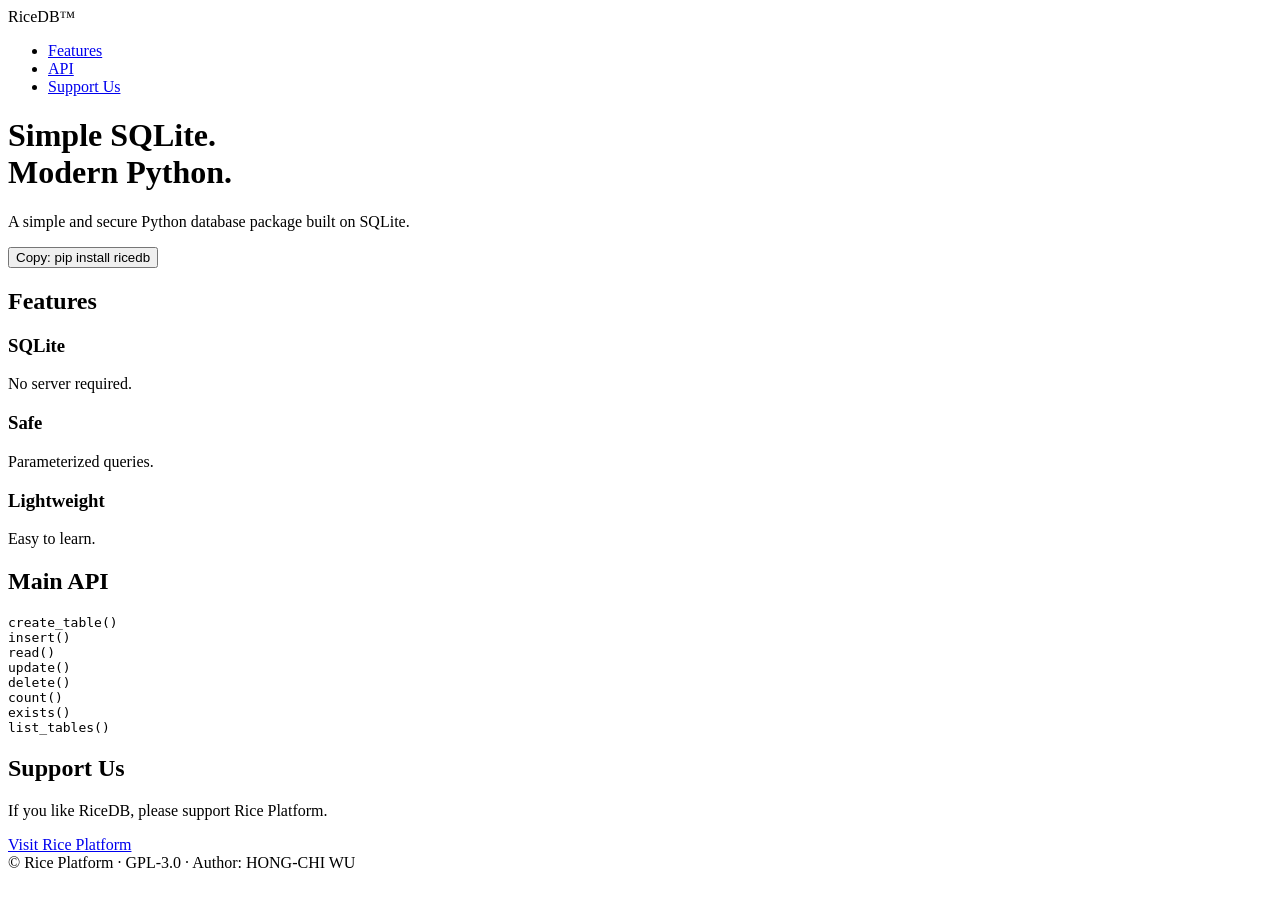
==== index.html @ 87c96156 "Add files via upload" ====
<!DOCTYPE html>
<html lang="en">
<head>
<meta charset="UTF-8">
<meta name="viewport" content="width=device-width,initial-scale=1">
<title>RiceDB | Rice Platform</title>
<link rel="stylesheet" href="css/style.css">
</head>
<body>
<header class="hero">
<nav>
<div class="logo">RiceDB™</div>
<ul>
<li><a href="#features">Features</a></li>
<li><a href="#api">API</a></li>
<li><a href="#support">Support Us</a></li>
</ul>
</nav>
<div class="hero-content">
<h1>Simple SQLite.<br>Modern Python.</h1>
<p>A simple and secure Python database package built on SQLite.</p>
<button id="copyBtn">Copy: pip install ricedb</button>
</div>
</header>

<section id="features" class="section">
<h2>Features</h2>
<div class="cards">
<div class="card"><h3>SQLite</h3><p>No server required.</p></div>
<div class="card"><h3>Safe</h3><p>Parameterized queries.</p></div>
<div class="card"><h3>Lightweight</h3><p>Easy to learn.</p></div>
</div>
</section>

<section id="api" class="section">
<h2>Main API</h2>
<pre>create_table()
insert()
read()
update()
delete()
count()
exists()
list_tables()</pre>
</section>

<section id="support" class="section support">
<h2>Support Us</h2>
<p>If you like RiceDB, please support Rice Platform.</p>
<a class="button" href="https://riceplatform.org">Visit Rice Platform</a>
</section>

<footer>© Rice Platform · GPL-3.0 · Author: HONG-CHI WU</footer>
<script src="js/main.js"></script>
</body>
</html>
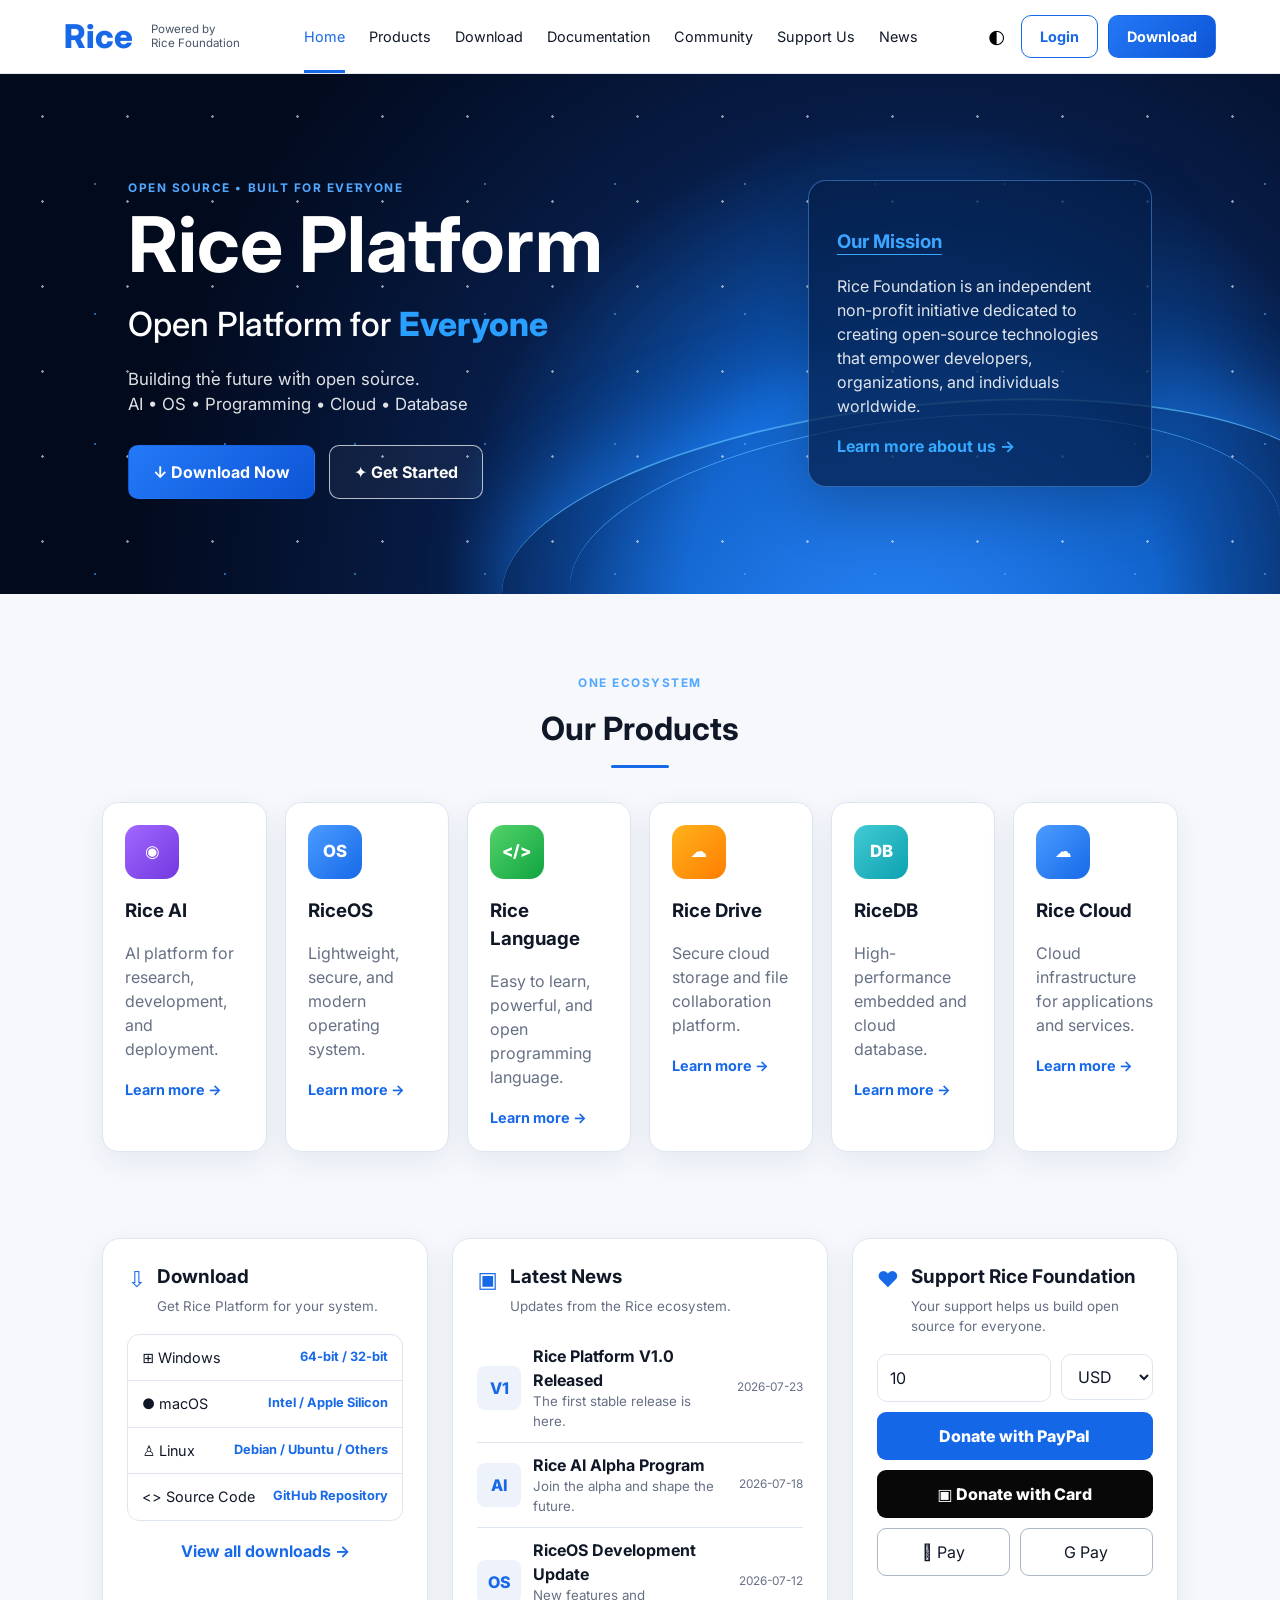
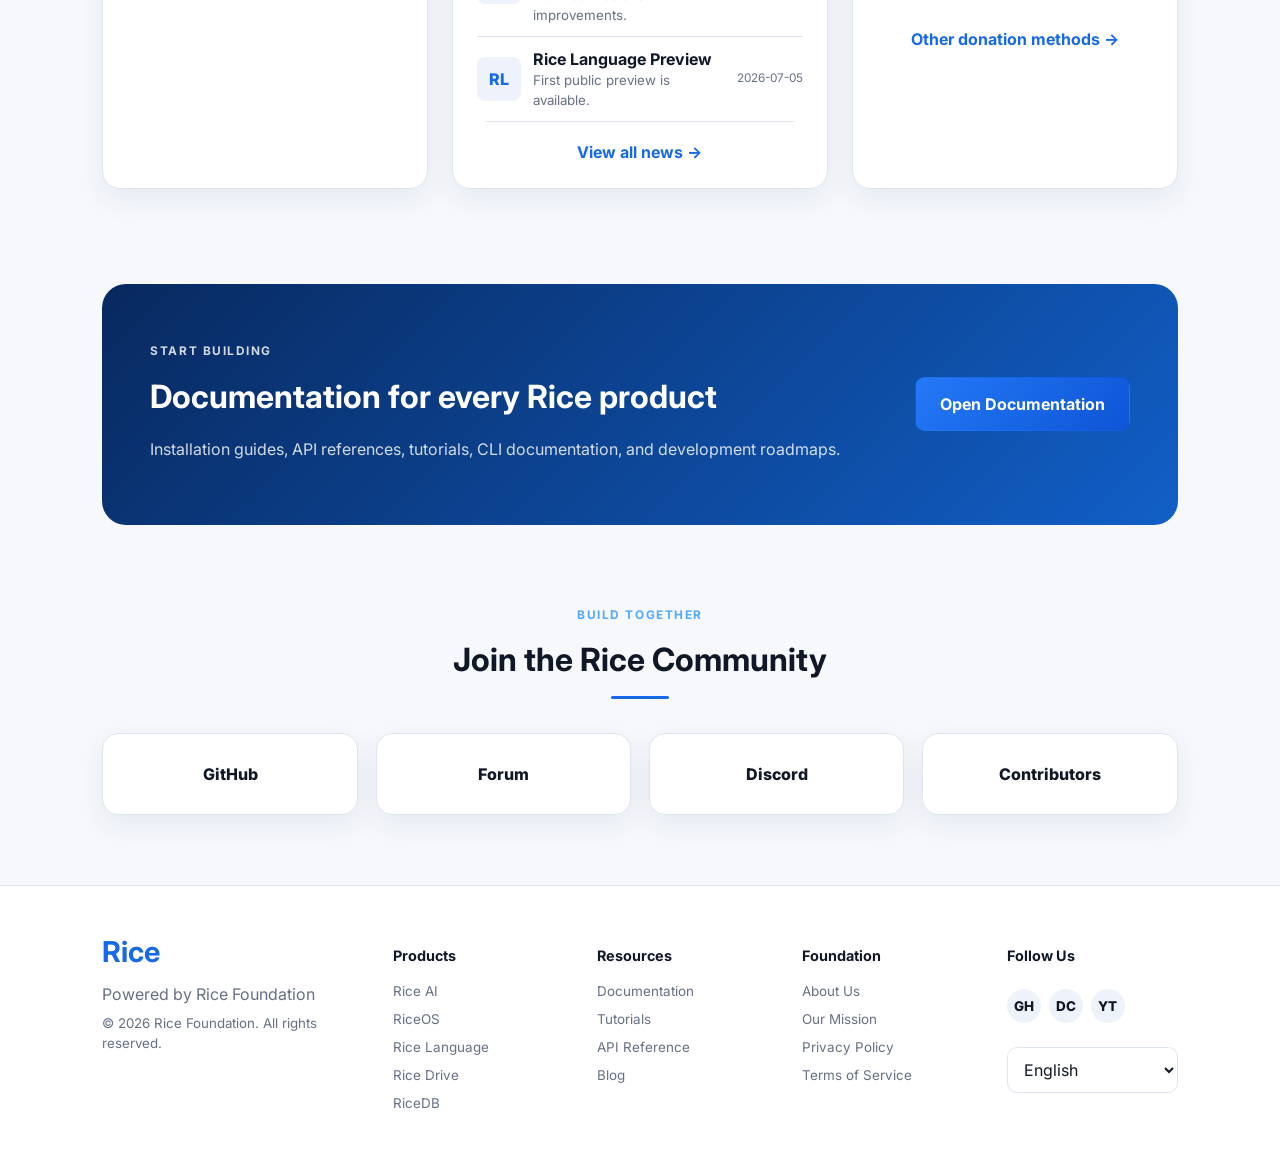
==== commit 25637dc1: "Add files via upload" ====
--- a/index.html
+++ b/index.html
@@ -1,56 +1,286 @@
-<!DOCTYPE html>
+<!doctype html>
 <html lang="en">
 <head>
-<meta charset="UTF-8">
-<meta name="viewport" content="width=device-width,initial-scale=1">
-<title>RiceDB | Rice Platform</title>
-<link rel="stylesheet" href="css/style.css">
+  <meta charset="utf-8" />
+  <meta name="viewport" content="width=device-width, initial-scale=1" />
+  <meta name="description" content="Rice Platform — open-source AI, operating systems, programming languages, cloud, and developer tools." />
+  <meta name="theme-color" content="#0a3b8f" />
+  <title>Rice Platform</title>
+  <link rel="preconnect" href="https://fonts.googleapis.com">
+  <link rel="preconnect" href="https://fonts.gstatic.com" crossorigin>
+  <link href="https://fonts.googleapis.com/css2?family=Inter:wght@400;500;600;700;800&display=swap" rel="stylesheet">
+  <link rel="stylesheet" href="styles.css" />
 </head>
 <body>
-<header class="hero">
-<nav>
-<div class="logo">RiceDB™</div>
-<ul>
-<li><a href="#features">Features</a></li>
-<li><a href="#api">API</a></li>
-<li><a href="#support">Support Us</a></li>
-</ul>
-</nav>
-<div class="hero-content">
-<h1>Simple SQLite.<br>Modern Python.</h1>
-<p>A simple and secure Python database package built on SQLite.</p>
-<button id="copyBtn">Copy: pip install ricedb</button>
-</div>
-</header>
-
-<section id="features" class="section">
-<h2>Features</h2>
-<div class="cards">
-<div class="card"><h3>SQLite</h3><p>No server required.</p></div>
-<div class="card"><h3>Safe</h3><p>Parameterized queries.</p></div>
-<div class="card"><h3>Lightweight</h3><p>Easy to learn.</p></div>
-</div>
-</section>
-
-<section id="api" class="section">
-<h2>Main API</h2>
-<pre>create_table()
-insert()
-read()
-update()
-delete()
-count()
-exists()
-list_tables()</pre>
-</section>
-
-<section id="support" class="section support">
-<h2>Support Us</h2>
-<p>If you like RiceDB, please support Rice Platform.</p>
-<a class="button" href="https://riceplatform.org">Visit Rice Platform</a>
-</section>
-
-<footer>© Rice Platform · GPL-3.0 · Author: HONG-CHI WU</footer>
-<script src="js/main.js"></script>
+  <header class="site-header">
+    <a class="brand" href="#home" aria-label="Rice Platform home">
+      <span class="brand-name">Rice</span>
+      <span class="brand-subtitle">Powered by<br>Rice Foundation</span>
+    </a>
+
+    <button class="menu-toggle" type="button" aria-label="Open navigation" aria-expanded="false">☰</button>
+
+    <nav class="main-nav" aria-label="Primary navigation">
+      <a class="active" href="#home">Home</a>
+      <a href="#products">Products</a>
+      <a href="#download">Download</a>
+      <a href="#docs">Documentation</a>
+      <a href="#community">Community</a>
+      <a href="#support">Support Us</a>
+      <a href="#news">News</a>
+    </nav>
+
+    <div class="header-actions">
+      <button id="themeButton" class="icon-button" type="button" aria-label="Toggle dark mode">◐</button>
+      <a class="button button-outline button-small" href="#login">Login</a>
+      <a class="button button-primary button-small" href="#download">Download</a>
+    </div>
+  </header>
+
+  <main>
+    <section id="home" class="hero">
+      <div class="stars"></div>
+      <div class="earth-glow"></div>
+      <div class="hero-content">
+        <p class="eyebrow">OPEN SOURCE • BUILT FOR EVERYONE</p>
+        <h1>Rice Platform</h1>
+        <h2>Open Platform for <span>Everyone</span></h2>
+        <p class="hero-copy">
+          Building the future with open source.<br>
+          AI • OS • Programming • Cloud • Database
+        </p>
+        <div class="hero-actions">
+          <a class="button button-primary button-large" href="#download">↓ Download Now</a>
+          <a class="button button-ghost button-large" href="#products">✦ Get Started</a>
+        </div>
+      </div>
+
+      <aside class="mission-card">
+        <h3>Our Mission</h3>
+        <p>
+          Rice Foundation is an independent non-profit initiative dedicated to
+          creating open-source technologies that empower developers,
+          organizations, and individuals worldwide.
+        </p>
+        <a href="#about">Learn more about us →</a>
+      </aside>
+    </section>
+
+    <section id="products" class="section">
+      <div class="section-heading">
+        <p class="eyebrow">ONE ECOSYSTEM</p>
+        <h2>Our Products</h2>
+      </div>
+
+      <div class="product-grid">
+        <article class="product-card">
+          <div class="product-icon purple">◉</div>
+          <h3>Rice AI</h3>
+          <p>AI platform for research, development, and deployment.</p>
+          <a href="/ai">Learn more →</a>
+        </article>
+
+        <article class="product-card">
+          <div class="product-icon blue">OS</div>
+          <h3>RiceOS</h3>
+          <p>Lightweight, secure, and modern operating system.</p>
+          <a href="/os">Learn more →</a>
+        </article>
+
+        <article class="product-card">
+          <div class="product-icon green">&lt;/&gt;</div>
+          <h3>Rice Language</h3>
+          <p>Easy to learn, powerful, and open programming language.</p>
+          <a href="/language">Learn more →</a>
+        </article>
+
+        <article class="product-card">
+          <div class="product-icon orange">☁</div>
+          <h3>Rice Drive</h3>
+          <p>Secure cloud storage and file collaboration platform.</p>
+          <a href="/drive">Learn more →</a>
+        </article>
+
+        <article class="product-card">
+          <div class="product-icon cyan">DB</div>
+          <h3>RiceDB</h3>
+          <p>High-performance embedded and cloud database.</p>
+          <a href="/db">Learn more →</a>
+        </article>
+
+        <article class="product-card">
+          <div class="product-icon blue">☁</div>
+          <h3>Rice Cloud</h3>
+          <p>Cloud infrastructure for applications and services.</p>
+          <a href="/cloud">Learn more →</a>
+        </article>
+      </div>
+    </section>
+
+    <section class="section lower-grid">
+      <article id="download" class="panel">
+        <div class="panel-title">
+          <span>⇩</span>
+          <div>
+            <h2>Download</h2>
+            <p>Get Rice Platform for your system.</p>
+          </div>
+        </div>
+
+        <div class="download-list">
+          <a href="#"><span>⊞ Windows</span><strong>64-bit / 32-bit</strong></a>
+          <a href="#"><span>● macOS</span><strong>Intel / Apple Silicon</strong></a>
+          <a href="#"><span>♙ Linux</span><strong>Debian / Ubuntu / Others</strong></a>
+          <a href="#"><span>&lt;&gt; Source Code</span><strong>GitHub Repository</strong></a>
+        </div>
+
+        <a class="panel-link" href="/download">View all downloads →</a>
+      </article>
+
+      <article id="news" class="panel">
+        <div class="panel-title">
+          <span>▣</span>
+          <div>
+            <h2>Latest News</h2>
+            <p>Updates from the Rice ecosystem.</p>
+          </div>
+        </div>
+
+        <div class="news-list">
+          <a href="#">
+            <span class="news-thumb">V1</span>
+            <span><strong>Rice Platform V1.0 Released</strong><small>The first stable release is here.</small></span>
+            <time>2026-07-23</time>
+          </a>
+          <a href="#">
+            <span class="news-thumb">AI</span>
+            <span><strong>Rice AI Alpha Program</strong><small>Join the alpha and shape the future.</small></span>
+            <time>2026-07-18</time>
+          </a>
+          <a href="#">
+            <span class="news-thumb">OS</span>
+            <span><strong>RiceOS Development Update</strong><small>New features and improvements.</small></span>
+            <time>2026-07-12</time>
+          </a>
+          <a href="#">
+            <span class="news-thumb">RL</span>
+            <span><strong>Rice Language Preview</strong><small>First public preview is available.</small></span>
+            <time>2026-07-05</time>
+          </a>
+        </div>
+
+        <a class="panel-link" href="/news">View all news →</a>
+      </article>
+
+      <article id="support" class="panel support-panel">
+        <div class="panel-title">
+          <span>♥</span>
+          <div>
+            <h2>Support Rice Foundation</h2>
+            <p>Your support helps us build open source for everyone.</p>
+          </div>
+        </div>
+
+        <form id="donationForm" class="donation-form">
+          <div class="donation-row">
+            <label>
+              <span class="sr-only">Amount</span>
+              <input id="amount" type="number" min="1" step="1" value="10" />
+            </label>
+            <label>
+              <span class="sr-only">Currency</span>
+              <select id="currency">
+                <option>USD</option>
+                <option>TWD</option>
+                <option>EUR</option>
+                <option>JPY</option>
+              </select>
+            </label>
+          </div>
+
+          <button class="donate paypal" type="submit">Donate with PayPal</button>
+          <button class="donate card" type="button">▣ Donate with Card</button>
+
+          <div class="wallet-row">
+            <button type="button"> Pay</button>
+            <button type="button">G Pay</button>
+          </div>
+        </form>
+
+        <p id="donationMessage" class="donation-message" aria-live="polite"></p>
+        <a class="panel-link" href="/support">Other donation methods →</a>
+      </article>
+    </section>
+
+    <section id="docs" class="section cta-section">
+      <div>
+        <p class="eyebrow">START BUILDING</p>
+        <h2>Documentation for every Rice product</h2>
+        <p>Installation guides, API references, tutorials, CLI documentation, and development roadmaps.</p>
+      </div>
+      <a class="button button-primary button-large" href="/docs">Open Documentation</a>
+    </section>
+
+    <section id="community" class="section community-section">
+      <div class="section-heading">
+        <p class="eyebrow">BUILD TOGETHER</p>
+        <h2>Join the Rice Community</h2>
+      </div>
+      <div class="community-grid">
+        <a href="#">GitHub</a>
+        <a href="#">Forum</a>
+        <a href="#">Discord</a>
+        <a href="#">Contributors</a>
+      </div>
+    </section>
+  </main>
+
+  <footer class="site-footer">
+    <div class="footer-brand">
+      <strong>Rice</strong>
+      <span>Powered by Rice Foundation</span>
+      <small>© 2026 Rice Foundation. All rights reserved.</small>
+    </div>
+
+    <div class="footer-column">
+      <h3>Products</h3>
+      <a href="/ai">Rice AI</a>
+      <a href="/os">RiceOS</a>
+      <a href="/language">Rice Language</a>
+      <a href="/drive">Rice Drive</a>
+      <a href="/db">RiceDB</a>
+    </div>
+
+    <div class="footer-column">
+      <h3>Resources</h3>
+      <a href="/docs">Documentation</a>
+      <a href="#">Tutorials</a>
+      <a href="#">API Reference</a>
+      <a href="/news">Blog</a>
+    </div>
+
+    <div class="footer-column">
+      <h3>Foundation</h3>
+      <a href="/about">About Us</a>
+      <a href="#">Our Mission</a>
+      <a href="#">Privacy Policy</a>
+      <a href="#">Terms of Service</a>
+    </div>
+
+    <div class="footer-column">
+      <h3>Follow Us</h3>
+      <div class="socials">
+        <a href="#" aria-label="GitHub">GH</a>
+        <a href="#" aria-label="Discord">DC</a>
+        <a href="#" aria-label="YouTube">YT</a>
+      </div>
+      <select aria-label="Language">
+        <option>English</option>
+        <option>繁體中文</option>
+      </select>
+    </div>
+  </footer>
+
+  <script src="script.js"></script>
 </body>
 </html>
--- a/styles.css
+++ b/styles.css
@@ -0,0 +1,309 @@
+:root {
+  --bg: #f6f8fc;
+  --surface: #ffffff;
+  --surface-2: #eef3fb;
+  --text: #101828;
+  --muted: #667085;
+  --border: #dfe5ef;
+  --primary: #1769e8;
+  --primary-dark: #0d4eb7;
+  --navy: #041b45;
+  --shadow: 0 10px 30px rgba(21, 49, 91, 0.08);
+}
+
+* { box-sizing: border-box; }
+html { scroll-behavior: smooth; }
+body {
+  margin: 0;
+  font-family: Inter, system-ui, -apple-system, BlinkMacSystemFont, "Segoe UI", sans-serif;
+  color: var(--text);
+  background: var(--bg);
+  line-height: 1.5;
+}
+a { color: inherit; text-decoration: none; }
+button, input, select { font: inherit; }
+
+.site-header {
+  position: sticky;
+  top: 0;
+  z-index: 50;
+  min-height: 72px;
+  padding: 0 5vw;
+  display: grid;
+  grid-template-columns: auto 1fr auto;
+  align-items: center;
+  gap: 28px;
+  background: rgba(255,255,255,.94);
+  backdrop-filter: blur(18px);
+  border-bottom: 1px solid rgba(223,229,239,.8);
+}
+
+.brand { display: flex; align-items: center; gap: 18px; }
+.brand-name { font-size: 2.05rem; font-weight: 800; color: var(--primary); }
+.brand-subtitle { font-size: .72rem; color: #475467; line-height: 1.25; }
+
+.main-nav { display: flex; justify-content: center; gap: 24px; font-size: .9rem; }
+.main-nav a { padding: 26px 0 22px; border-bottom: 3px solid transparent; }
+.main-nav a:hover, .main-nav a.active { color: var(--primary); border-bottom-color: var(--primary); }
+
+.header-actions { display: flex; align-items: center; gap: 10px; }
+.icon-button, .menu-toggle {
+  border: 0; background: transparent; cursor: pointer; font-size: 1.2rem;
+}
+.menu-toggle { display: none; }
+
+.button {
+  display: inline-flex;
+  justify-content: center;
+  align-items: center;
+  gap: 8px;
+  border-radius: 10px;
+  font-weight: 700;
+  border: 1px solid transparent;
+  transition: transform .2s ease, box-shadow .2s ease, background .2s ease;
+}
+.button:hover { transform: translateY(-2px); box-shadow: var(--shadow); }
+.button-small { padding: 10px 18px; font-size: .9rem; }
+.button-large { padding: 14px 24px; }
+.button-primary { background: linear-gradient(135deg, #2479f6, #0d55d6); color: #fff; }
+.button-outline { border-color: var(--primary); color: var(--primary); background: transparent; }
+.button-ghost { border-color: rgba(255,255,255,.7); color: #fff; background: rgba(255,255,255,.05); }
+
+.hero {
+  min-height: 520px;
+  position: relative;
+  overflow: hidden;
+  display: grid;
+  grid-template-columns: minmax(0, 1.35fr) minmax(300px, .75fr);
+  align-items: center;
+  gap: 60px;
+  padding: 78px 10vw;
+  color: #fff;
+  background:
+    radial-gradient(circle at 70% 115%, rgba(44,137,255,.9), transparent 31%),
+    radial-gradient(circle at 72% 100%, #0e5ec4 0 22%, #071c46 45%, #020a1d 75%);
+}
+.stars {
+  position: absolute; inset: 0; opacity: .6; pointer-events: none;
+  background-image:
+    radial-gradient(circle, rgba(255,255,255,.95) 0 1px, transparent 1.5px),
+    radial-gradient(circle, rgba(79,173,255,.9) 0 1px, transparent 1.5px);
+  background-size: 85px 85px, 130px 130px;
+  background-position: 0 0, 30px 45px;
+}
+.earth-glow {
+  position: absolute;
+  width: 850px; height: 300px;
+  right: -70px; bottom: -110px;
+  border-radius: 50%;
+  border-top: 2px solid rgba(87,187,255,.75);
+  box-shadow: 0 -25px 80px rgba(32,132,255,.45);
+  transform: rotate(-6deg);
+}
+.earth-glow::before,
+.earth-glow::after {
+  content: "";
+  position: absolute;
+  inset: 12px 8%;
+  border-radius: 50%;
+  border-top: 1px solid rgba(81,176,255,.55);
+}
+.hero-content, .mission-card { position: relative; z-index: 2; }
+.eyebrow { letter-spacing: .13em; font-weight: 700; font-size: .74rem; color: #52a8ff; }
+.hero h1 { margin: 8px 0 4px; font-size: clamp(3.2rem, 6vw, 5.6rem); line-height: .95; }
+.hero h2 { margin: 18px 0 12px; font-size: clamp(1.5rem, 2.6vw, 2.3rem); font-weight: 500; }
+.hero h2 span { color: #29a0ff; font-weight: 800; }
+.hero-copy { color: rgba(255,255,255,.88); font-size: 1.05rem; }
+.hero-actions { display: flex; gap: 14px; margin-top: 28px; flex-wrap: wrap; }
+
+.mission-card {
+  align-self: center;
+  padding: 28px;
+  border: 1px solid rgba(98,170,255,.45);
+  border-radius: 18px;
+  background: rgba(5, 30, 74, .74);
+  box-shadow: 0 20px 60px rgba(0,0,0,.22);
+}
+.mission-card h3 { color: #3ca5ff; text-decoration: underline; text-underline-offset: 6px; }
+.mission-card p { color: rgba(255,255,255,.88); }
+.mission-card a { color: #35a9ff; font-weight: 700; }
+
+.section { padding: 70px 8vw; }
+.section-heading { text-align: center; margin-bottom: 34px; }
+.section-heading h2 { margin: 0; font-size: 2rem; }
+.section-heading h2::after {
+  content: ""; display: block; width: 58px; height: 3px;
+  background: var(--primary); margin: 12px auto 0; border-radius: 100px;
+}
+
+.product-grid {
+  display: grid;
+  grid-template-columns: repeat(6, minmax(0, 1fr));
+  gap: 18px;
+}
+.product-card {
+  min-height: 260px;
+  padding: 22px;
+  background: var(--surface);
+  border: 1px solid var(--border);
+  border-radius: 16px;
+  box-shadow: var(--shadow);
+  transition: transform .2s ease, border-color .2s ease;
+}
+.product-card:hover { transform: translateY(-6px); border-color: #9ec4ff; }
+.product-icon {
+  width: 54px; height: 54px; display: grid; place-items: center;
+  border-radius: 14px; color: #fff; font-weight: 800; font-size: 1.05rem;
+}
+.purple { background: linear-gradient(135deg, #a268ff, #7338df); }
+.blue { background: linear-gradient(135deg, #4b9cff, #1769e8); }
+.green { background: linear-gradient(135deg, #54d36a, #10a441); }
+.orange { background: linear-gradient(135deg, #ffb31d, #ff7d00); }
+.cyan { background: linear-gradient(135deg, #42cbd4, #0ca1b0); }
+.product-card h3 { margin: 18px 0 8px; }
+.product-card p { color: var(--muted); min-height: 86px; }
+.product-card a { color: var(--primary); font-weight: 700; font-size: .9rem; }
+
+.lower-grid {
+  display: grid;
+  grid-template-columns: 1fr 1.15fr 1fr;
+  gap: 24px;
+  padding-top: 16px;
+}
+.panel {
+  padding: 24px;
+  background: var(--surface);
+  border: 1px solid var(--border);
+  border-radius: 18px;
+  box-shadow: var(--shadow);
+}
+.panel-title { display: flex; gap: 12px; align-items: flex-start; }
+.panel-title > span { color: var(--primary); font-size: 1.35rem; }
+.panel-title h2 { margin: 0; font-size: 1.18rem; }
+.panel-title p { margin: 4px 0 0; color: var(--muted); font-size: .84rem; }
+
+.download-list, .news-list { margin-top: 18px; border: 1px solid var(--border); border-radius: 12px; overflow: hidden; }
+.download-list a {
+  display: flex; justify-content: space-between; gap: 12px;
+  padding: 12px 14px; border-bottom: 1px solid var(--border); font-size: .9rem;
+}
+.download-list a:last-child { border-bottom: 0; }
+.download-list strong { color: var(--primary); font-size: .8rem; }
+.panel-link { display: block; margin-top: 18px; text-align: center; color: var(--primary); font-weight: 700; }
+
+.news-list { border: 0; }
+.news-list a {
+  display: grid; grid-template-columns: 44px 1fr auto; gap: 12px;
+  align-items: center; padding: 10px 0; border-bottom: 1px solid var(--border);
+}
+.news-thumb { width: 44px; height: 44px; display: grid; place-items: center; border-radius: 8px; background: var(--surface-2); color: var(--primary); font-weight: 800; }
+.news-list strong, .news-list small { display: block; }
+.news-list small { color: var(--muted); }
+.news-list time { color: var(--muted); font-size: .74rem; }
+
+.donation-form { margin-top: 18px; }
+.donation-row { display: grid; grid-template-columns: 1fr 92px; gap: 10px; }
+.donation-row input, .donation-row select, .footer-column select {
+  width: 100%; padding: 11px 12px; border: 1px solid var(--border);
+  border-radius: 10px; background: var(--surface); color: var(--text);
+}
+.donate { width: 100%; padding: 12px; border: 0; border-radius: 9px; margin-top: 10px; font-weight: 800; cursor: pointer; }
+.paypal { background: #1468e8; color: #fff; }
+.card { background: #080808; color: #fff; }
+.wallet-row { display: grid; grid-template-columns: 1fr 1fr; gap: 10px; margin-top: 10px; }
+.wallet-row button { padding: 11px; border-radius: 9px; border: 1px solid #aeb7c5; background: var(--surface); color: var(--text); }
+.donation-message { min-height: 20px; text-align: center; color: #0b8d45; font-size: .85rem; }
+
+.cta-section {
+  margin: 25px 8vw 0;
+  padding: 48px;
+  border-radius: 24px;
+  background: linear-gradient(135deg, #08295f, #115fc7);
+  color: #fff;
+  display: flex; justify-content: space-between; align-items: center; gap: 30px;
+}
+.cta-section h2 { margin: 6px 0; font-size: 2rem; }
+.cta-section p { max-width: 700px; color: rgba(255,255,255,.82); }
+
+.community-grid {
+  display: grid; grid-template-columns: repeat(4, 1fr); gap: 18px;
+}
+.community-grid a {
+  padding: 28px; border-radius: 16px; background: var(--surface);
+  border: 1px solid var(--border); text-align: center; font-weight: 800;
+  box-shadow: var(--shadow);
+}
+
+.site-footer {
+  padding: 44px 8vw;
+  display: grid;
+  grid-template-columns: 1.5fr repeat(4, 1fr);
+  gap: 34px;
+  border-top: 1px solid var(--border);
+  background: var(--surface);
+}
+.footer-brand strong { display: block; font-size: 1.8rem; color: var(--primary); }
+.footer-brand span, .footer-brand small { display: block; color: var(--muted); margin-top: 8px; }
+.footer-column h3 { font-size: .9rem; }
+.footer-column a { display: block; color: var(--muted); margin: 8px 0; font-size: .84rem; }
+.socials { display: flex; gap: 8px; margin-bottom: 16px; }
+.socials a { width: 34px; height: 34px; display: grid; place-items: center; border-radius: 50%; background: var(--surface-2); color: var(--text); font-weight: 800; }
+
+.sr-only {
+  position: absolute;
+  width: 1px; height: 1px;
+  padding: 0; margin: -1px;
+  overflow: hidden; clip: rect(0,0,0,0);
+  white-space: nowrap; border: 0;
+}
+
+body.dark {
+  --bg: #07111f;
+  --surface: #0d1a2c;
+  --surface-2: #13243a;
+  --text: #edf4ff;
+  --muted: #a5b4ca;
+  --border: #233751;
+  --shadow: 0 14px 40px rgba(0,0,0,.28);
+}
+body.dark .site-header { background: rgba(7,17,31,.92); }
+body.dark .brand-subtitle { color: #a5b4ca; }
+
+@media (max-width: 1180px) {
+  .main-nav { gap: 14px; font-size: .82rem; }
+  .product-grid { grid-template-columns: repeat(3, 1fr); }
+  .lower-grid { grid-template-columns: 1fr 1fr; }
+  .support-panel { grid-column: 1 / -1; }
+}
+
+@media (max-width: 900px) {
+  .site-header { grid-template-columns: 1fr auto; }
+  .menu-toggle { display: block; }
+  .main-nav {
+    display: none;
+    position: absolute;
+    top: 72px; left: 0; right: 0;
+    padding: 18px 5vw;
+    background: var(--surface);
+    border-bottom: 1px solid var(--border);
+    flex-direction: column;
+  }
+  .main-nav.open { display: flex; }
+  .main-nav a { padding: 10px 0; border: 0; }
+  .header-actions { display: none; }
+  .hero { grid-template-columns: 1fr; padding: 70px 7vw; }
+  .mission-card { max-width: 620px; }
+  .site-footer { grid-template-columns: 1fr 1fr 1fr; }
+}
+
+@media (max-width: 640px) {
+  .brand-subtitle { display: none; }
+  .hero { min-height: auto; padding-top: 62px; }
+  .hero h1 { font-size: 3.2rem; }
+  .product-grid, .lower-grid, .community-grid { grid-template-columns: 1fr; }
+  .support-panel { grid-column: auto; }
+  .section { padding: 54px 5vw; }
+  .cta-section { margin: 10px 5vw 0; padding: 34px 24px; flex-direction: column; align-items: flex-start; }
+  .site-footer { grid-template-columns: 1fr 1fr; padding: 40px 5vw; }
+  .footer-brand { grid-column: 1 / -1; }
+}
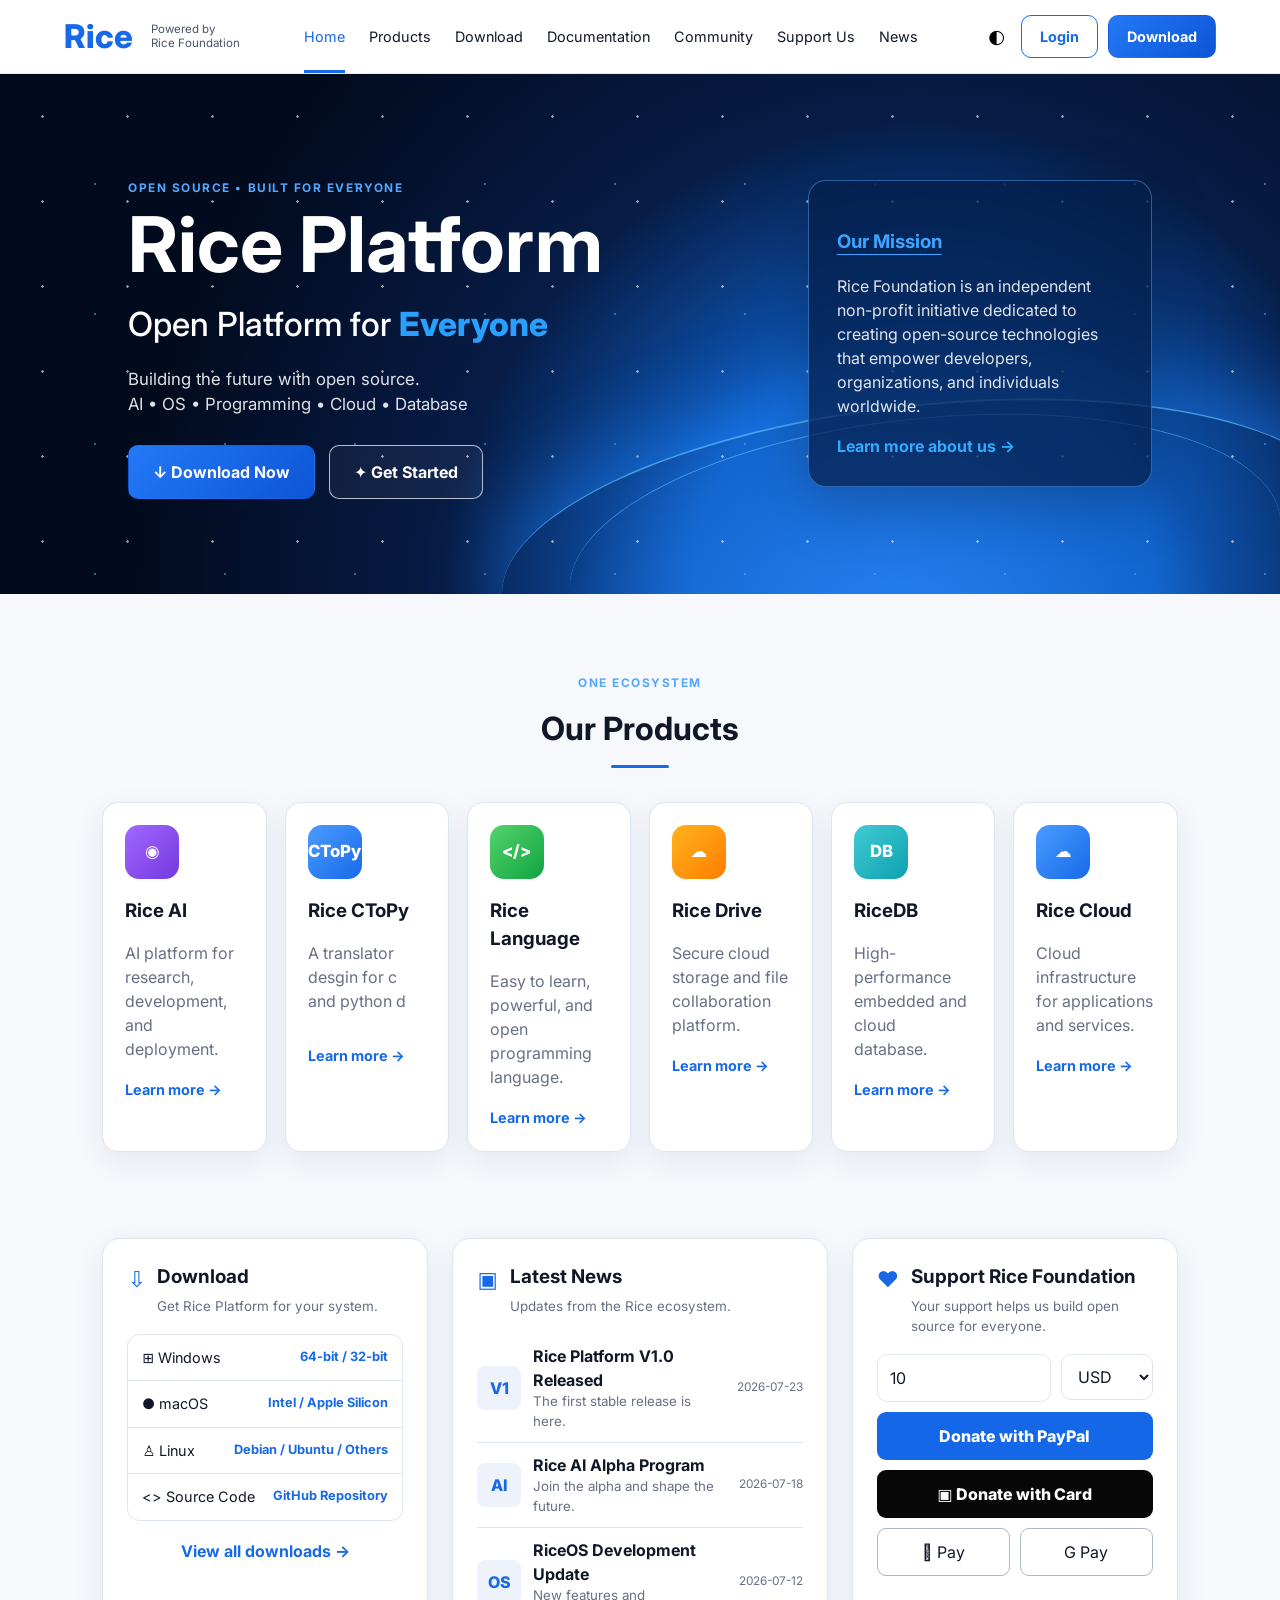
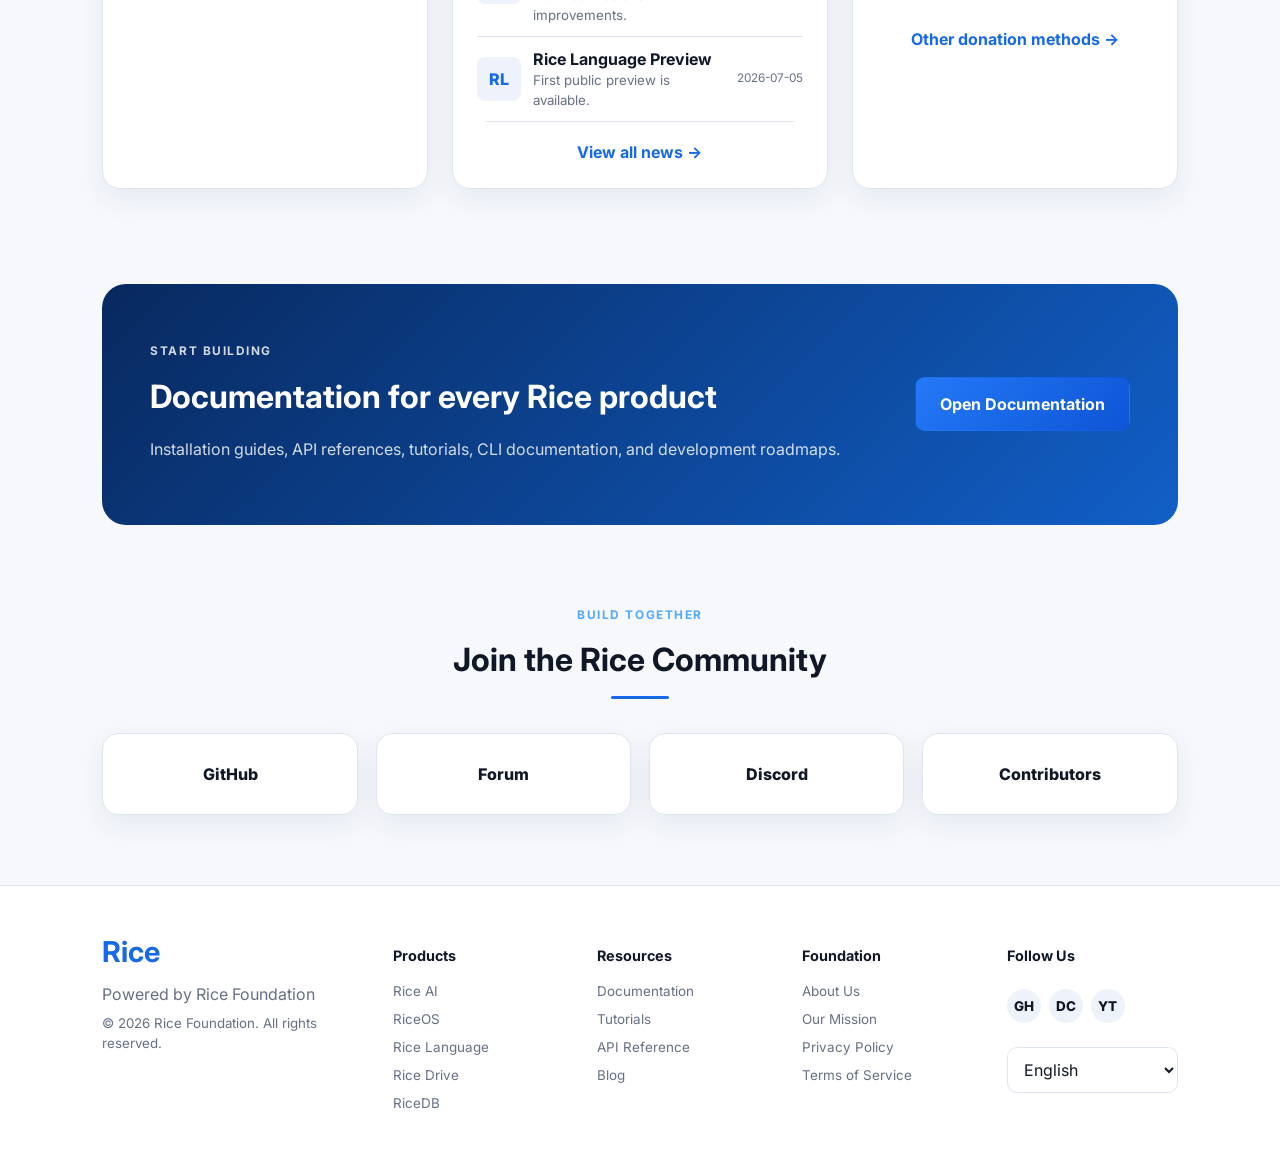
==== commit 9cf634b9: "Update product card for CToPy Replaced RiceOS product details with CToPy information." ====
--- a/index.html
+++ b/index.html
@@ -81,10 +81,10 @@
         </article>
 
         <article class="product-card">
-          <div class="product-icon blue">OS</div>
-          <h3>RiceOS</h3>
-          <p>Lightweight, secure, and modern operating system.</p>
-          <a href="/os">Learn more →</a>
+          <div class="product-icon blue">CToPy</div>
+          <h3>Rice CToPy</h3>
+          <p>A translator desgin for c and python d</p>
+          <a href="/ctopy">Learn more →</a>
         </article>
 
         <article class="product-card">
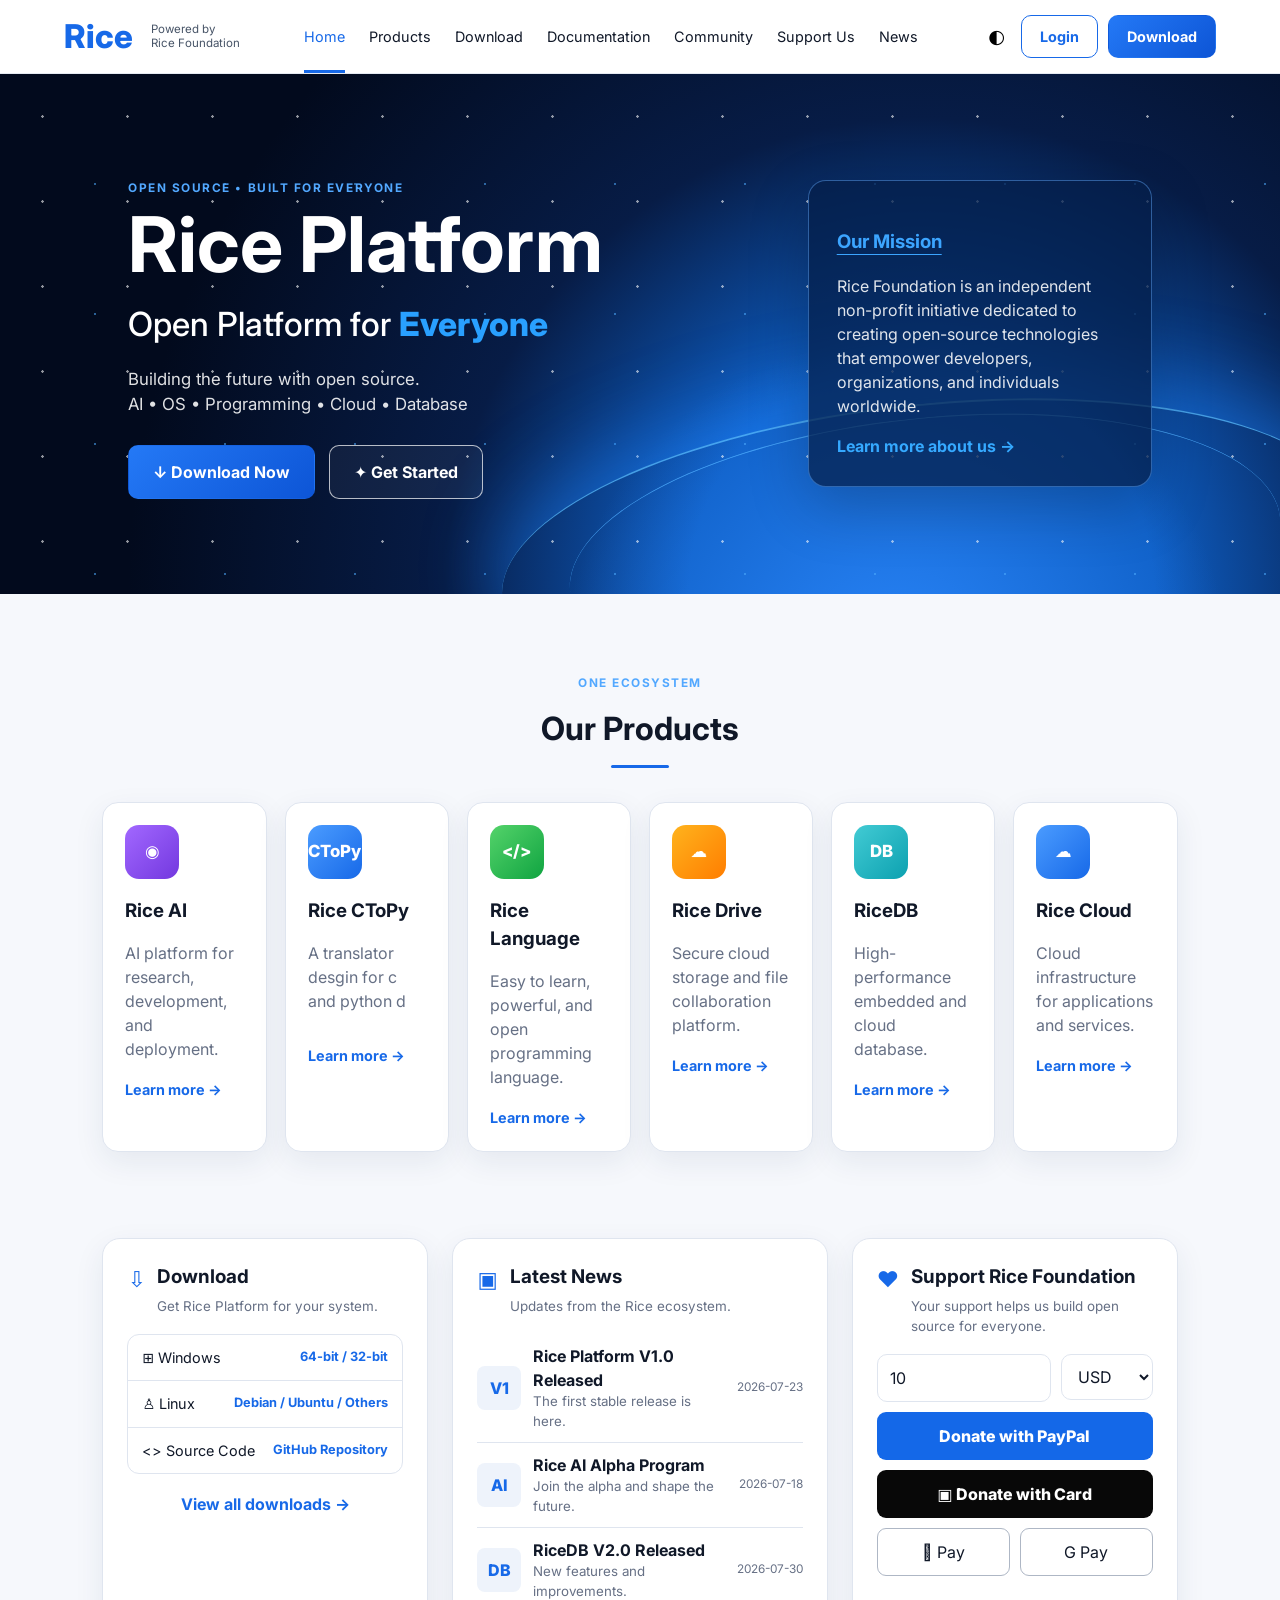
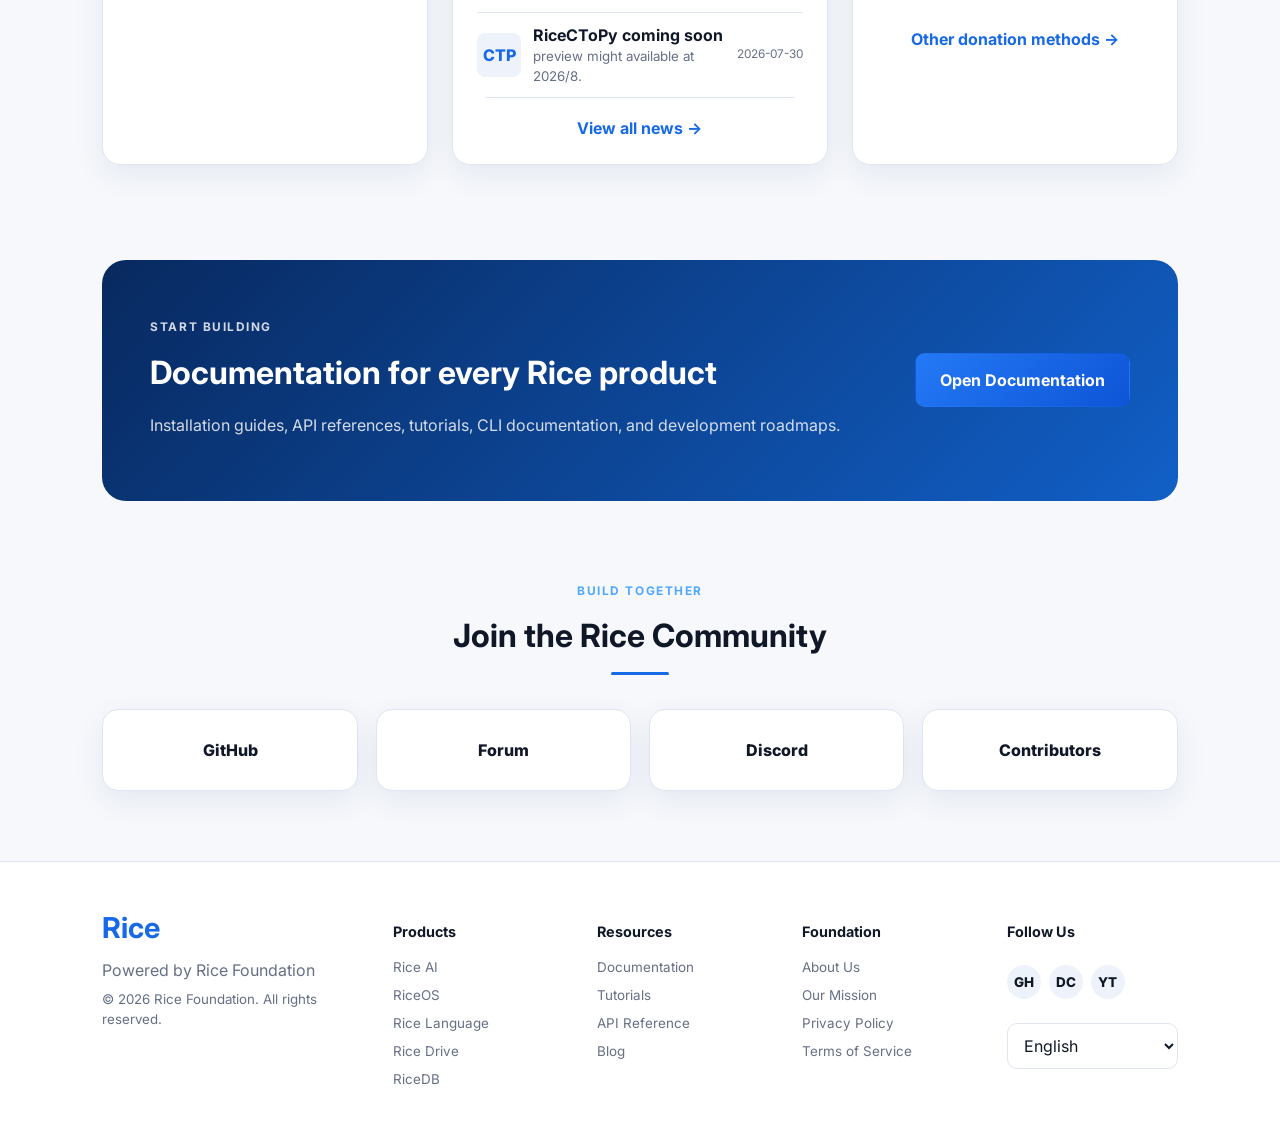
==== commit d2d5567c: "Update download links and news items in index.html" ====
--- a/index.html
+++ b/index.html
@@ -128,10 +128,9 @@
         </div>
 
         <div class="download-list">
-          <a href="#"><span>⊞ Windows</span><strong>64-bit / 32-bit</strong></a>
-          <a href="#"><span>● macOS</span><strong>Intel / Apple Silicon</strong></a>
-          <a href="#"><span>♙ Linux</span><strong>Debian / Ubuntu / Others</strong></a>
-          <a href="#"><span>&lt;&gt; Source Code</span><strong>GitHub Repository</strong></a>
+          <a href="/download"><span>⊞ Windows</span><strong>64-bit / 32-bit</strong></a>
+          <a href="/download"><span>♙ Linux</span><strong>Debian / Ubuntu / Others</strong></a>
+          <a href="/download"><span>&lt;&gt; Source Code</span><strong>GitHub Repository</strong></a>
         </div>
 
         <a class="panel-link" href="/download">View all downloads →</a>
@@ -158,14 +157,14 @@
             <time>2026-07-18</time>
           </a>
           <a href="#">
-            <span class="news-thumb">OS</span>
-            <span><strong>RiceOS Development Update</strong><small>New features and improvements.</small></span>
-            <time>2026-07-12</time>
-          </a>
-          <a href="#">
-            <span class="news-thumb">RL</span>
-            <span><strong>Rice Language Preview</strong><small>First public preview is available.</small></span>
-            <time>2026-07-05</time>
+            <span class="news-thumb">DB</span>
+            <span><strong>RiceDB V2.0 Released</strong><small>New features and improvements.</small></span>
+            <time>2026-07-30</time>
+          </a>
+          <a href="#">
+            <span class="news-thumb">CTP</span>
+            <span><strong>RiceCToPy coming soon</strong><small>preview might available at 2026/8.</small></span>
+            <time>2026-07-30</time>
           </a>
         </div>
 
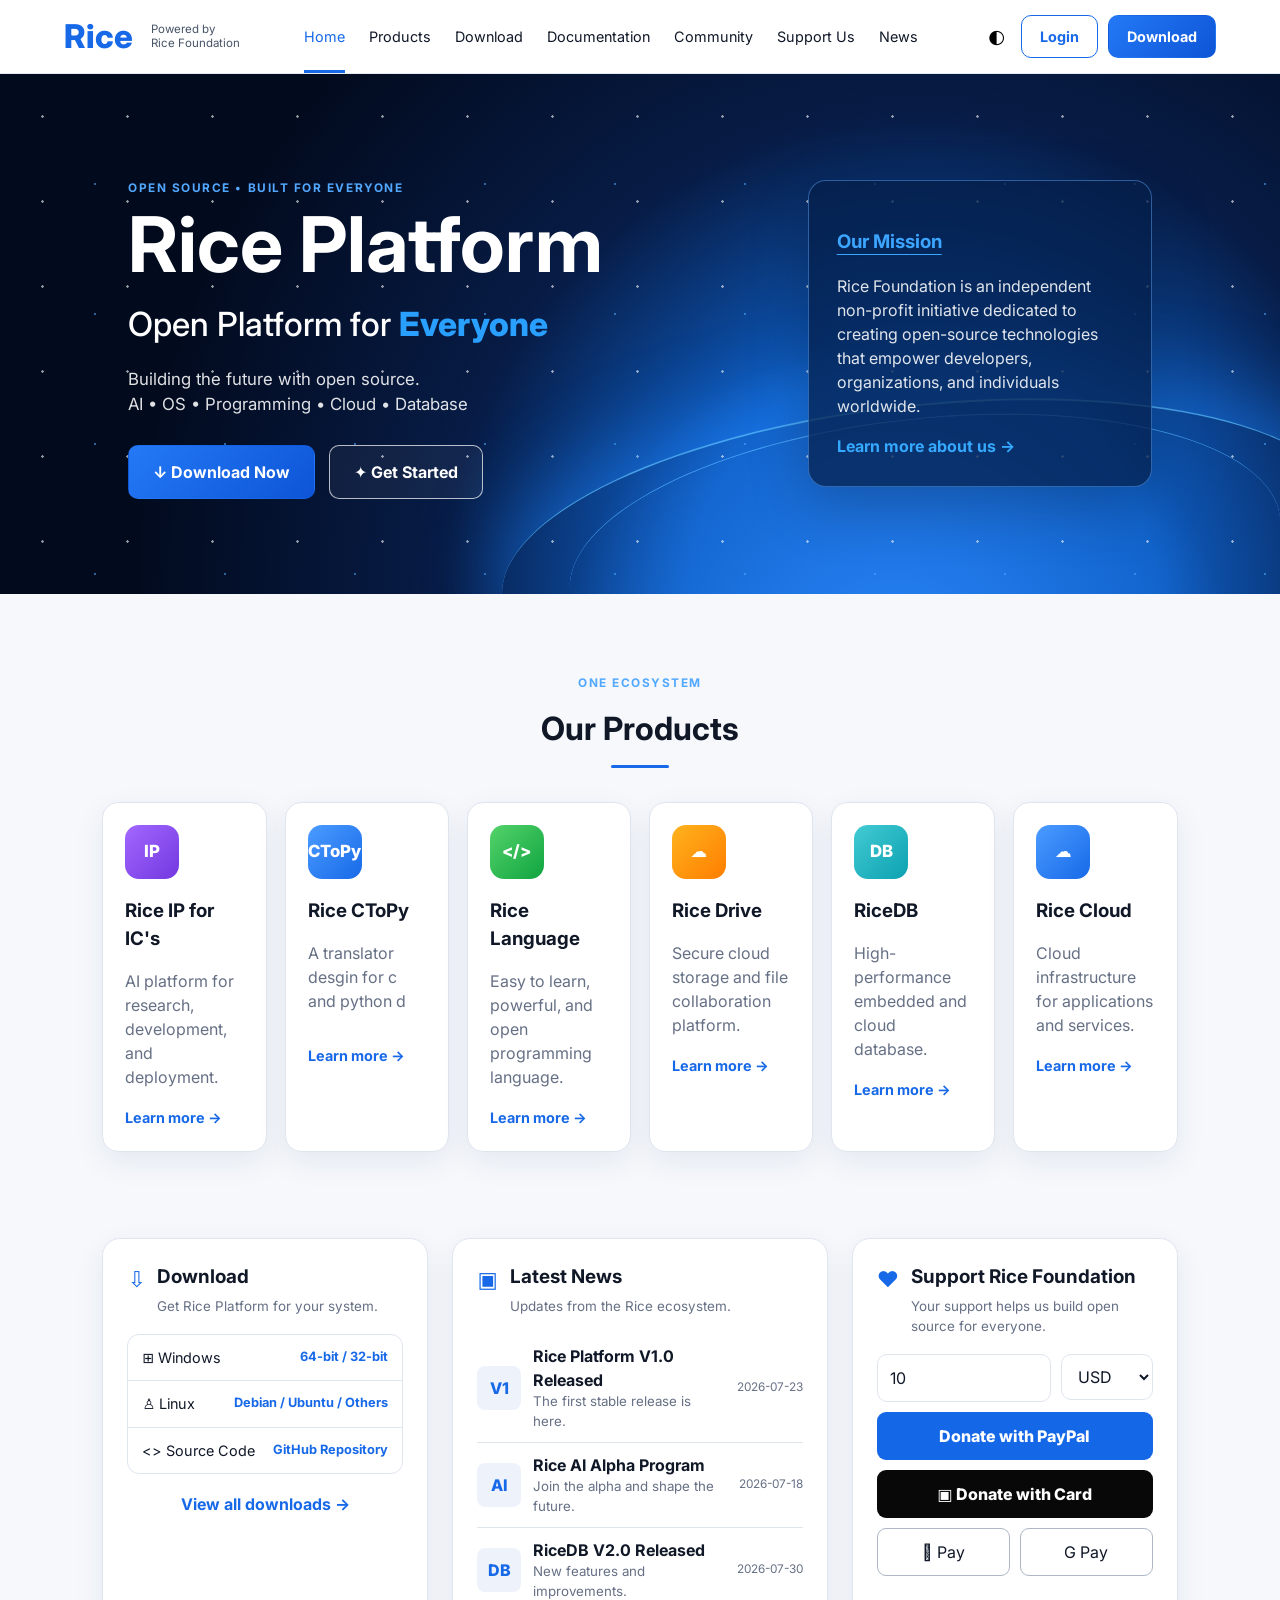
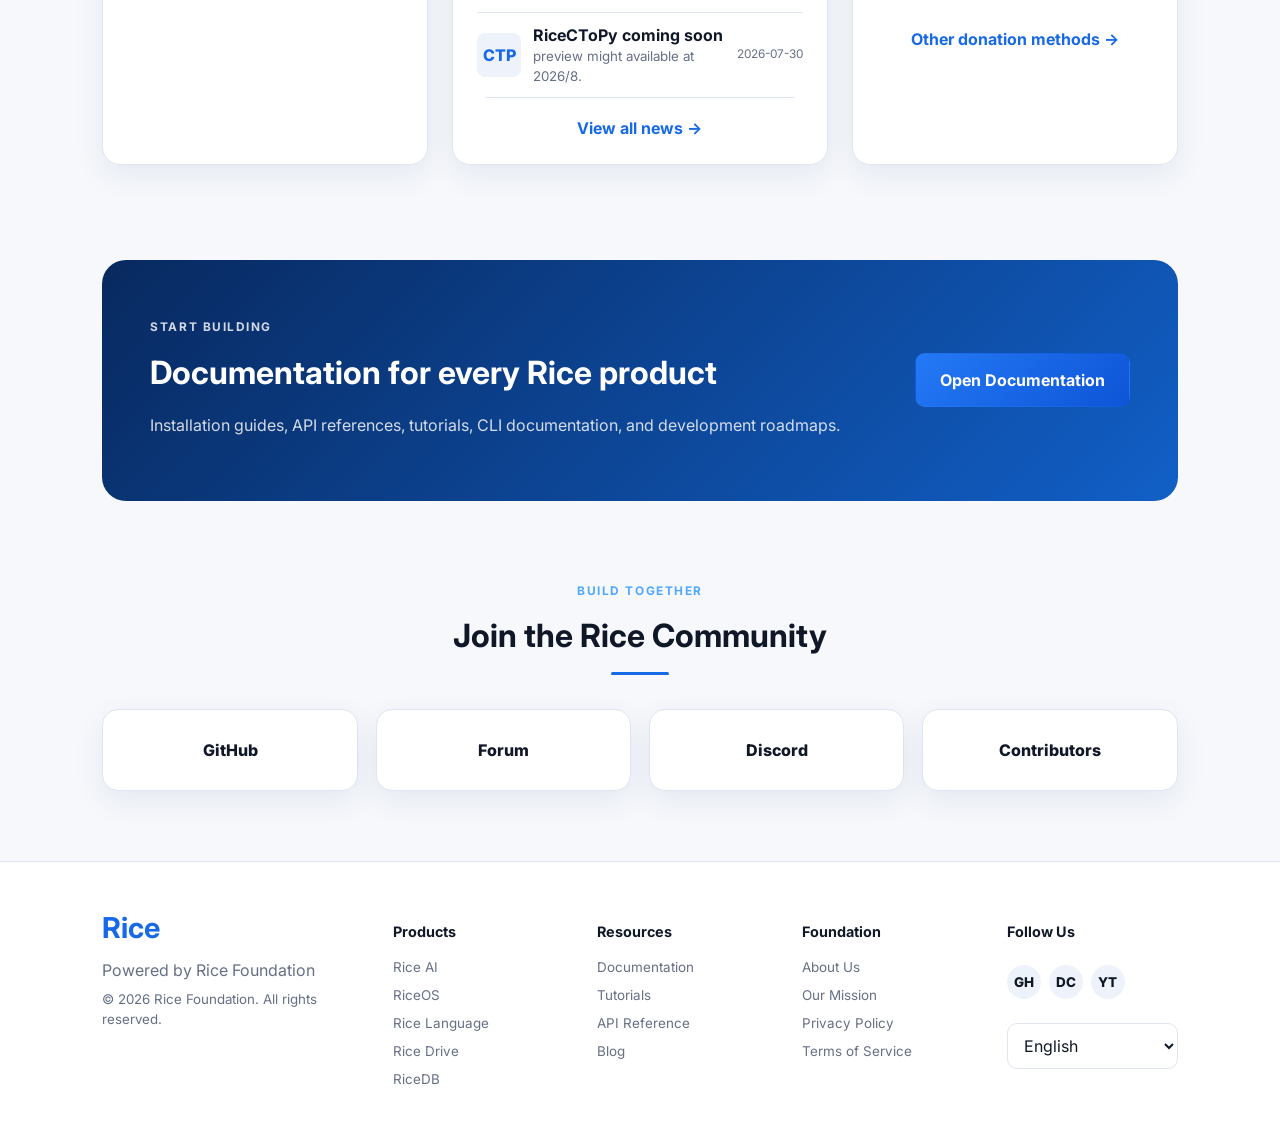
==== commit 664c96c3: "Update product card title and icon" ====
--- a/index.html
+++ b/index.html
@@ -74,8 +74,8 @@
 
       <div class="product-grid">
         <article class="product-card">
-          <div class="product-icon purple">◉</div>
-          <h3>Rice AI</h3>
+          <div class="product-icon purple">IP</div>
+          <h3>Rice IP for IC's</h3>
           <p>AI platform for research, development, and deployment.</p>
           <a href="/ai">Learn more →</a>
         </article>
@@ -146,22 +146,22 @@
         </div>
 
         <div class="news-list">
-          <a href="#">
+          <a href="/news">
             <span class="news-thumb">V1</span>
             <span><strong>Rice Platform V1.0 Released</strong><small>The first stable release is here.</small></span>
             <time>2026-07-23</time>
           </a>
-          <a href="#">
+          <a href="/news">
             <span class="news-thumb">AI</span>
             <span><strong>Rice AI Alpha Program</strong><small>Join the alpha and shape the future.</small></span>
             <time>2026-07-18</time>
           </a>
-          <a href="#">
+          <a href="/news">
             <span class="news-thumb">DB</span>
             <span><strong>RiceDB V2.0 Released</strong><small>New features and improvements.</small></span>
             <time>2026-07-30</time>
           </a>
-          <a href="#">
+          <a href="/news">
             <span class="news-thumb">CTP</span>
             <span><strong>RiceCToPy coming soon</strong><small>preview might available at 2026/8.</small></span>
             <time>2026-07-30</time>
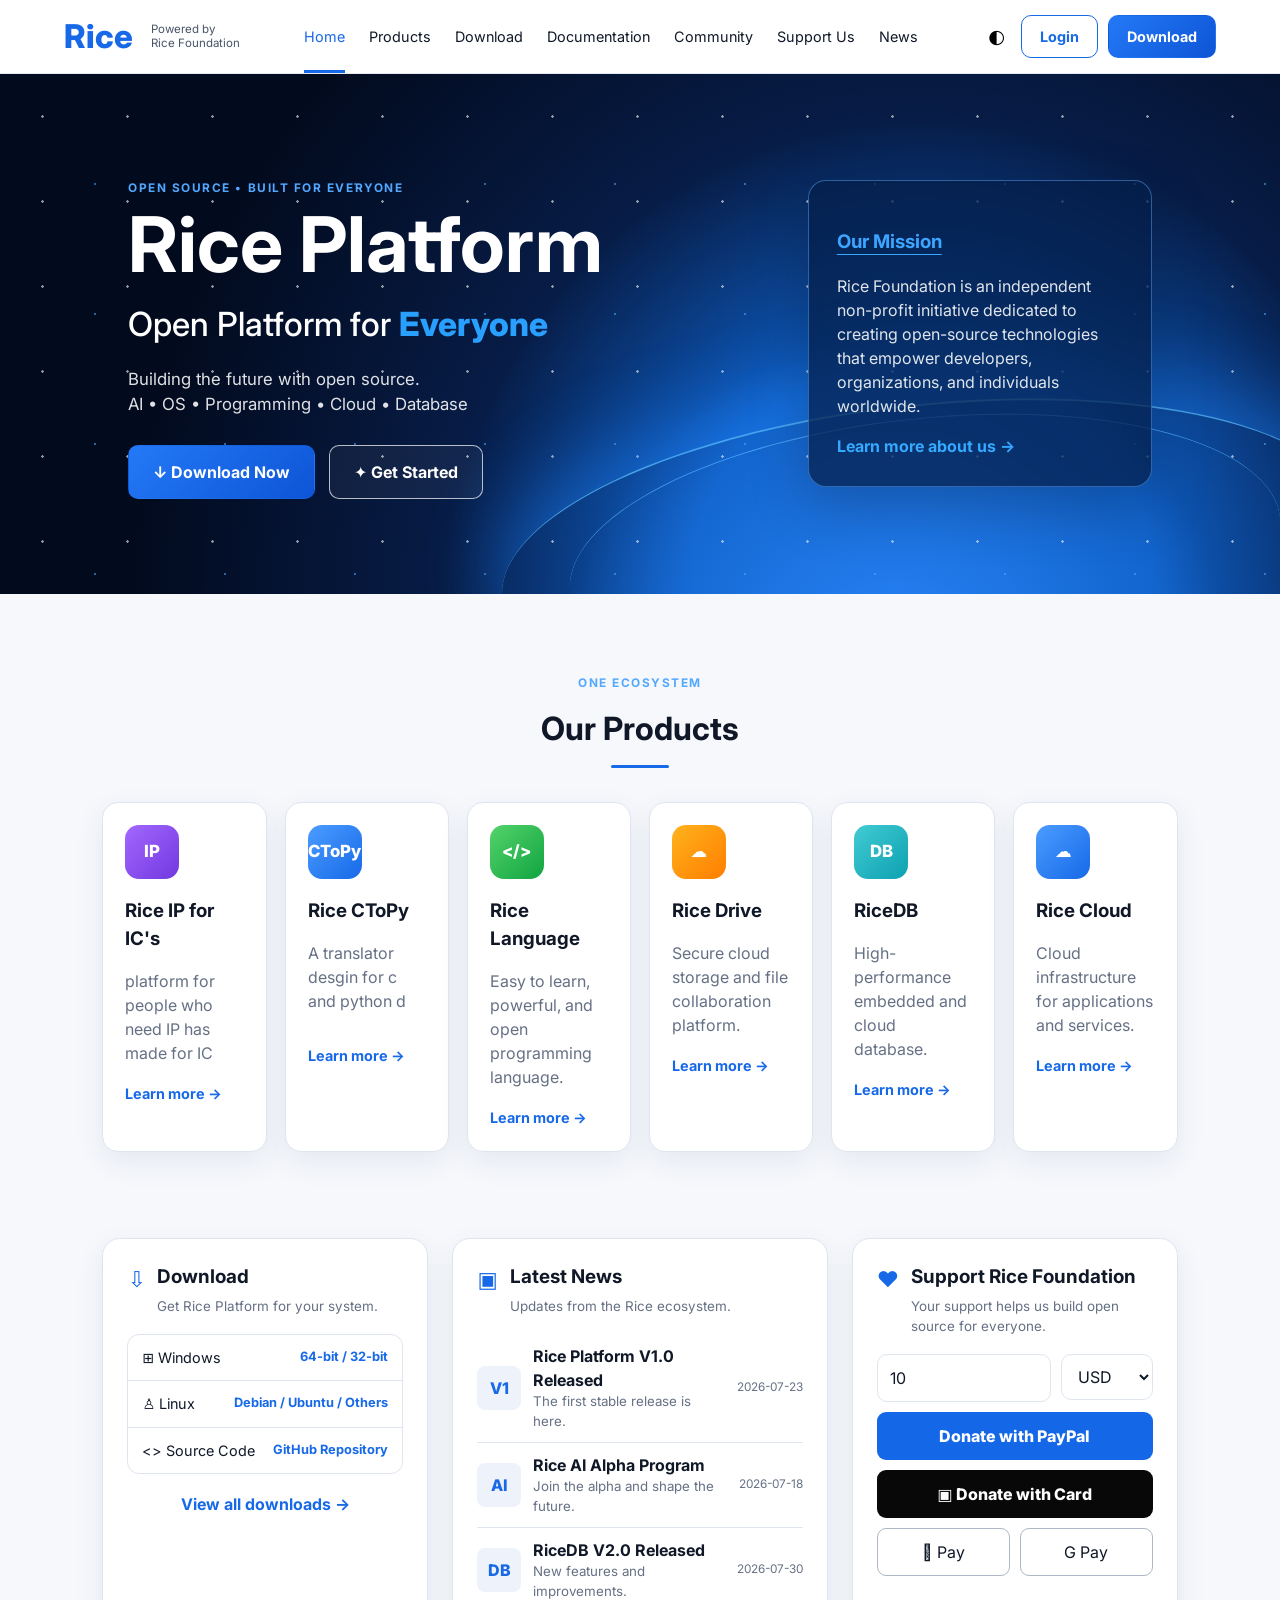
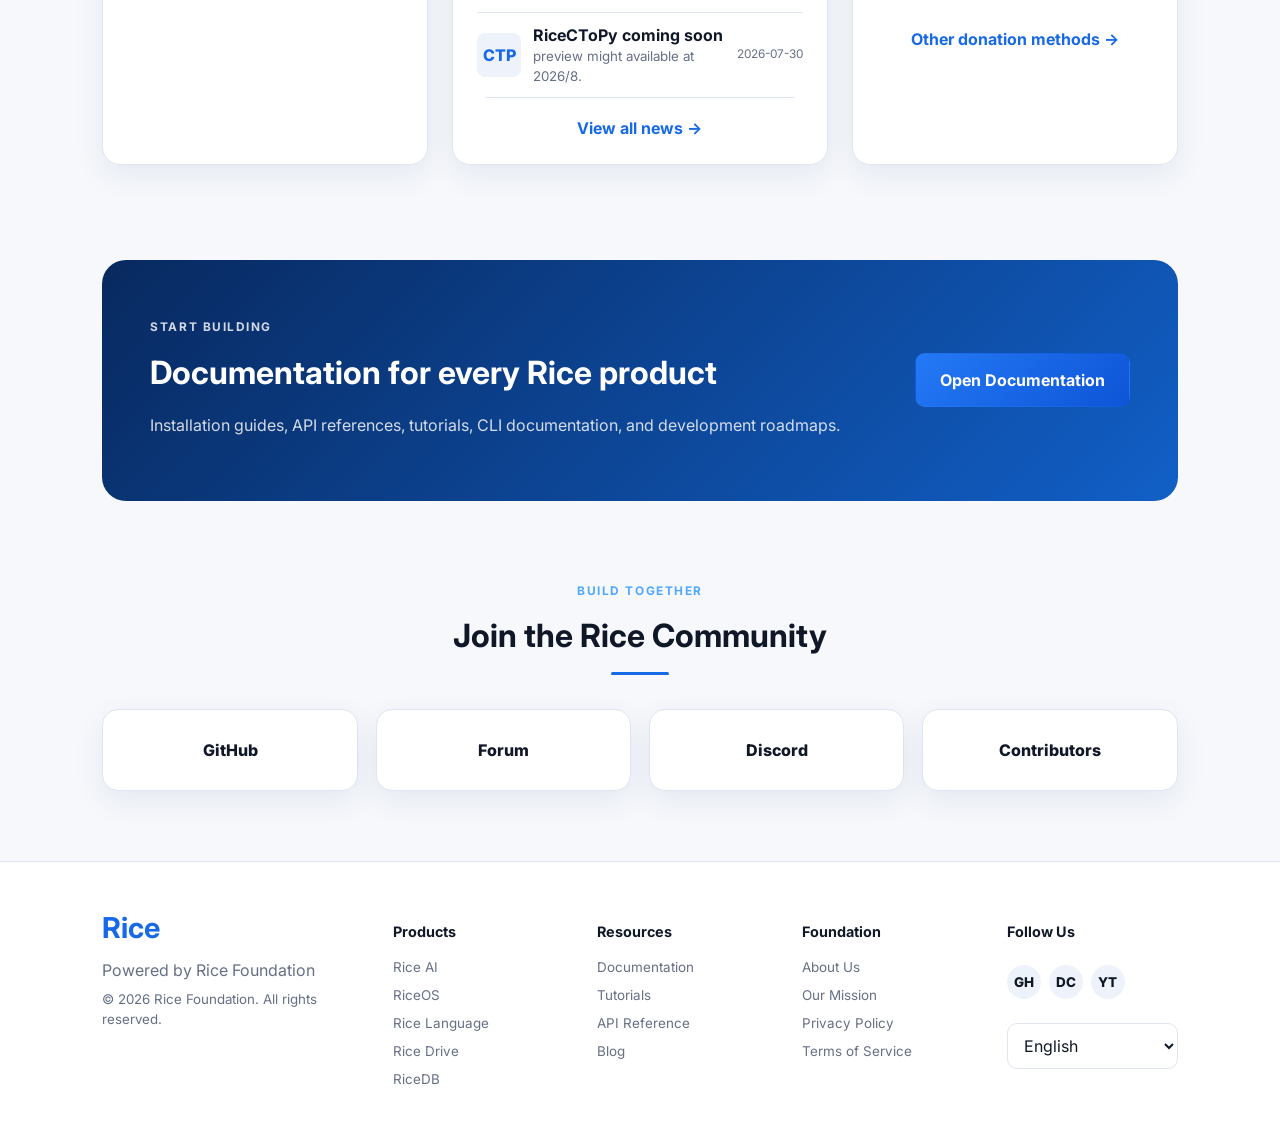
==== commit 1dce2b54: "Update product description and link in index.html" ====
--- a/index.html
+++ b/index.html
@@ -76,8 +76,8 @@
         <article class="product-card">
           <div class="product-icon purple">IP</div>
           <h3>Rice IP for IC's</h3>
-          <p>AI platform for research, development, and deployment.</p>
-          <a href="/ai">Learn more →</a>
+          <p>platform for people who need IP has made for IC</p>
+          <a href="/ip">Learn more →</a>
         </article>
 
         <article class="product-card">
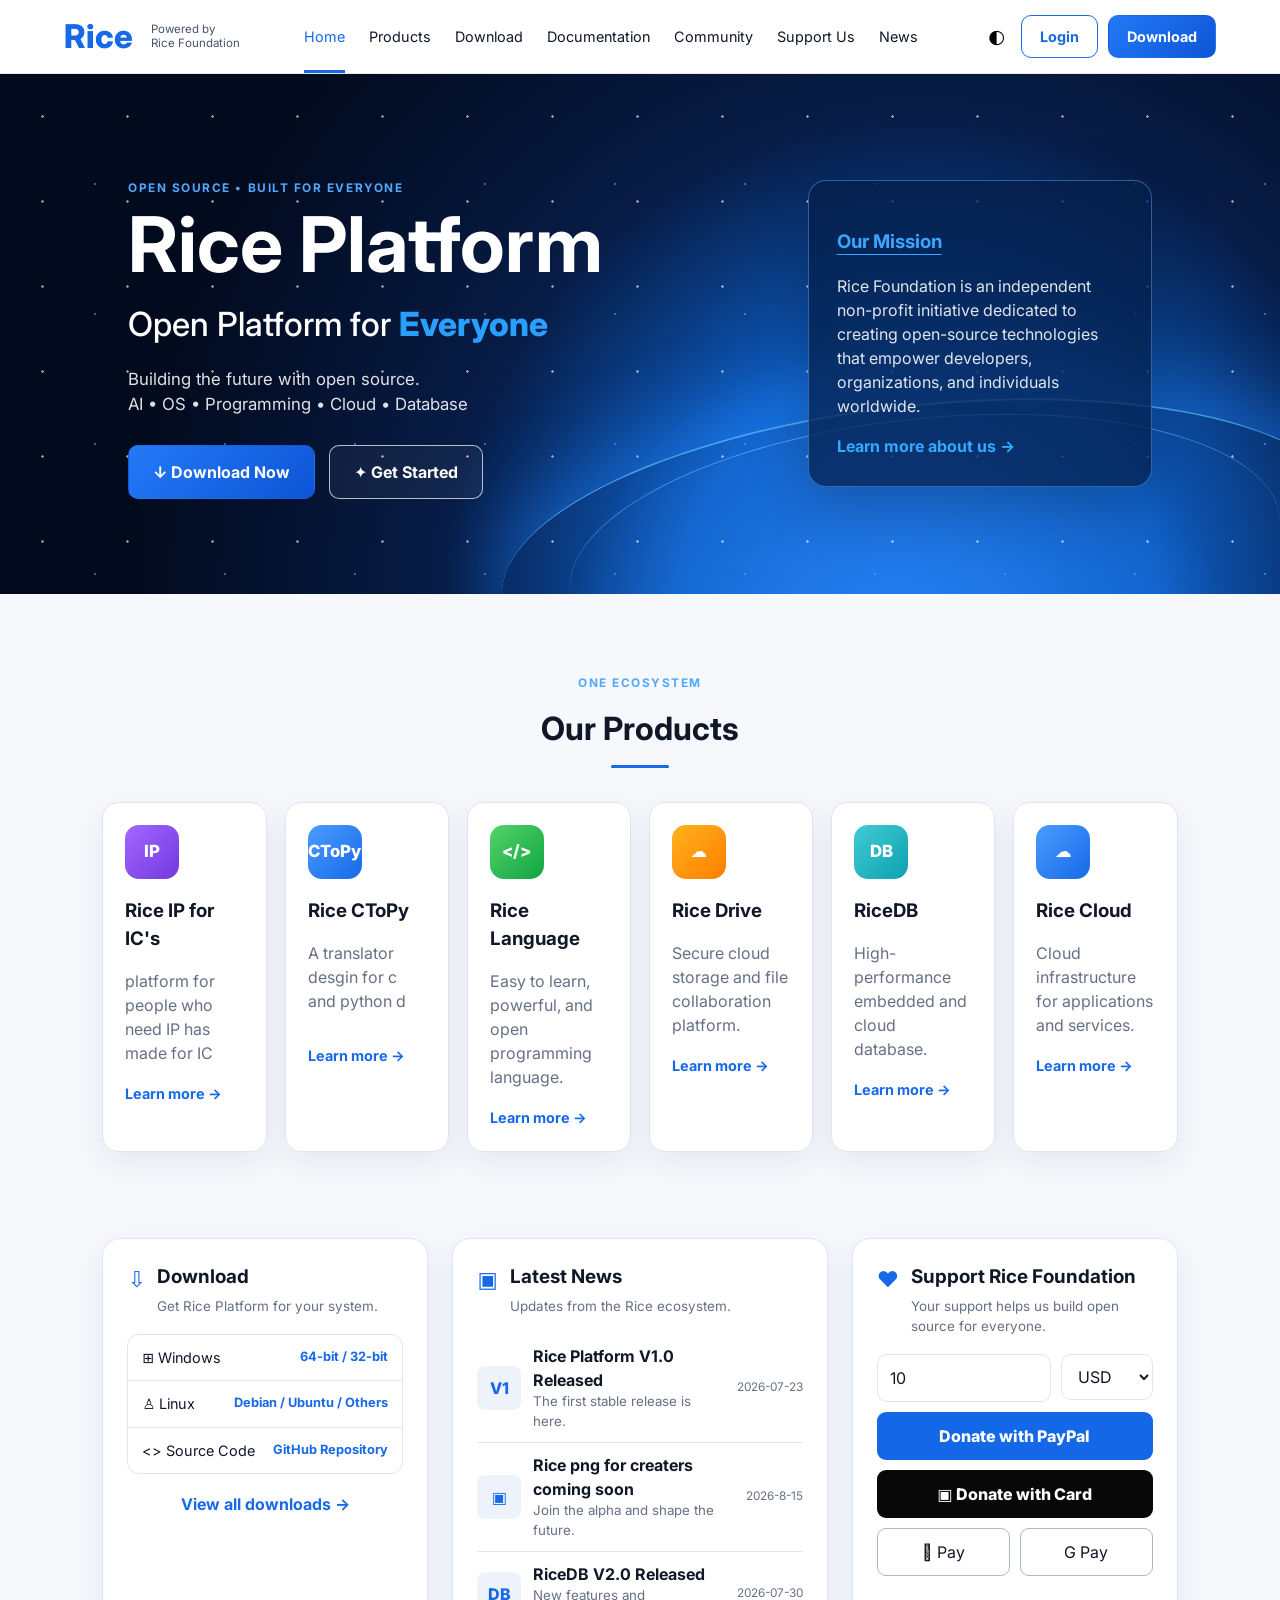
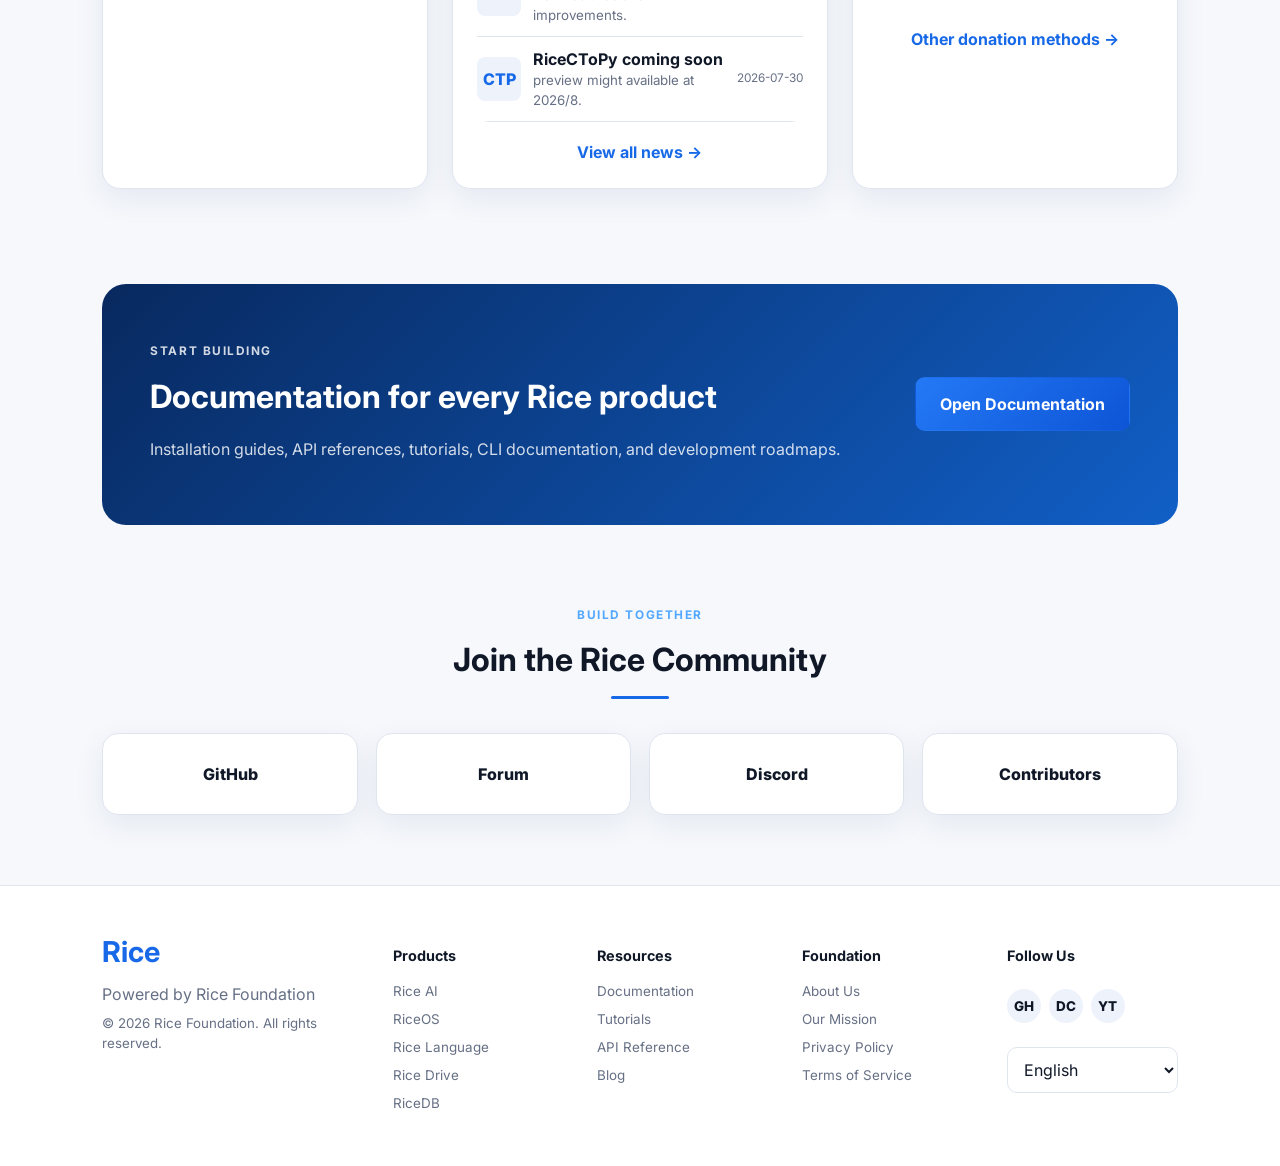
==== commit 22133124: "Update news section with new AI program details" ====
--- a/index.html
+++ b/index.html
@@ -152,9 +152,9 @@
             <time>2026-07-23</time>
           </a>
           <a href="/news">
-            <span class="news-thumb">AI</span>
-            <span><strong>Rice AI Alpha Program</strong><small>Join the alpha and shape the future.</small></span>
-            <time>2026-07-18</time>
+            <span class="news-thumb">▣</span>
+            <span><strong>Rice png for creaters coming soon</strong><small>Join the alpha and shape the future.</small></span>
+            <time>2026-8-15</time>
           </a>
           <a href="/news">
             <span class="news-thumb">DB</span>
